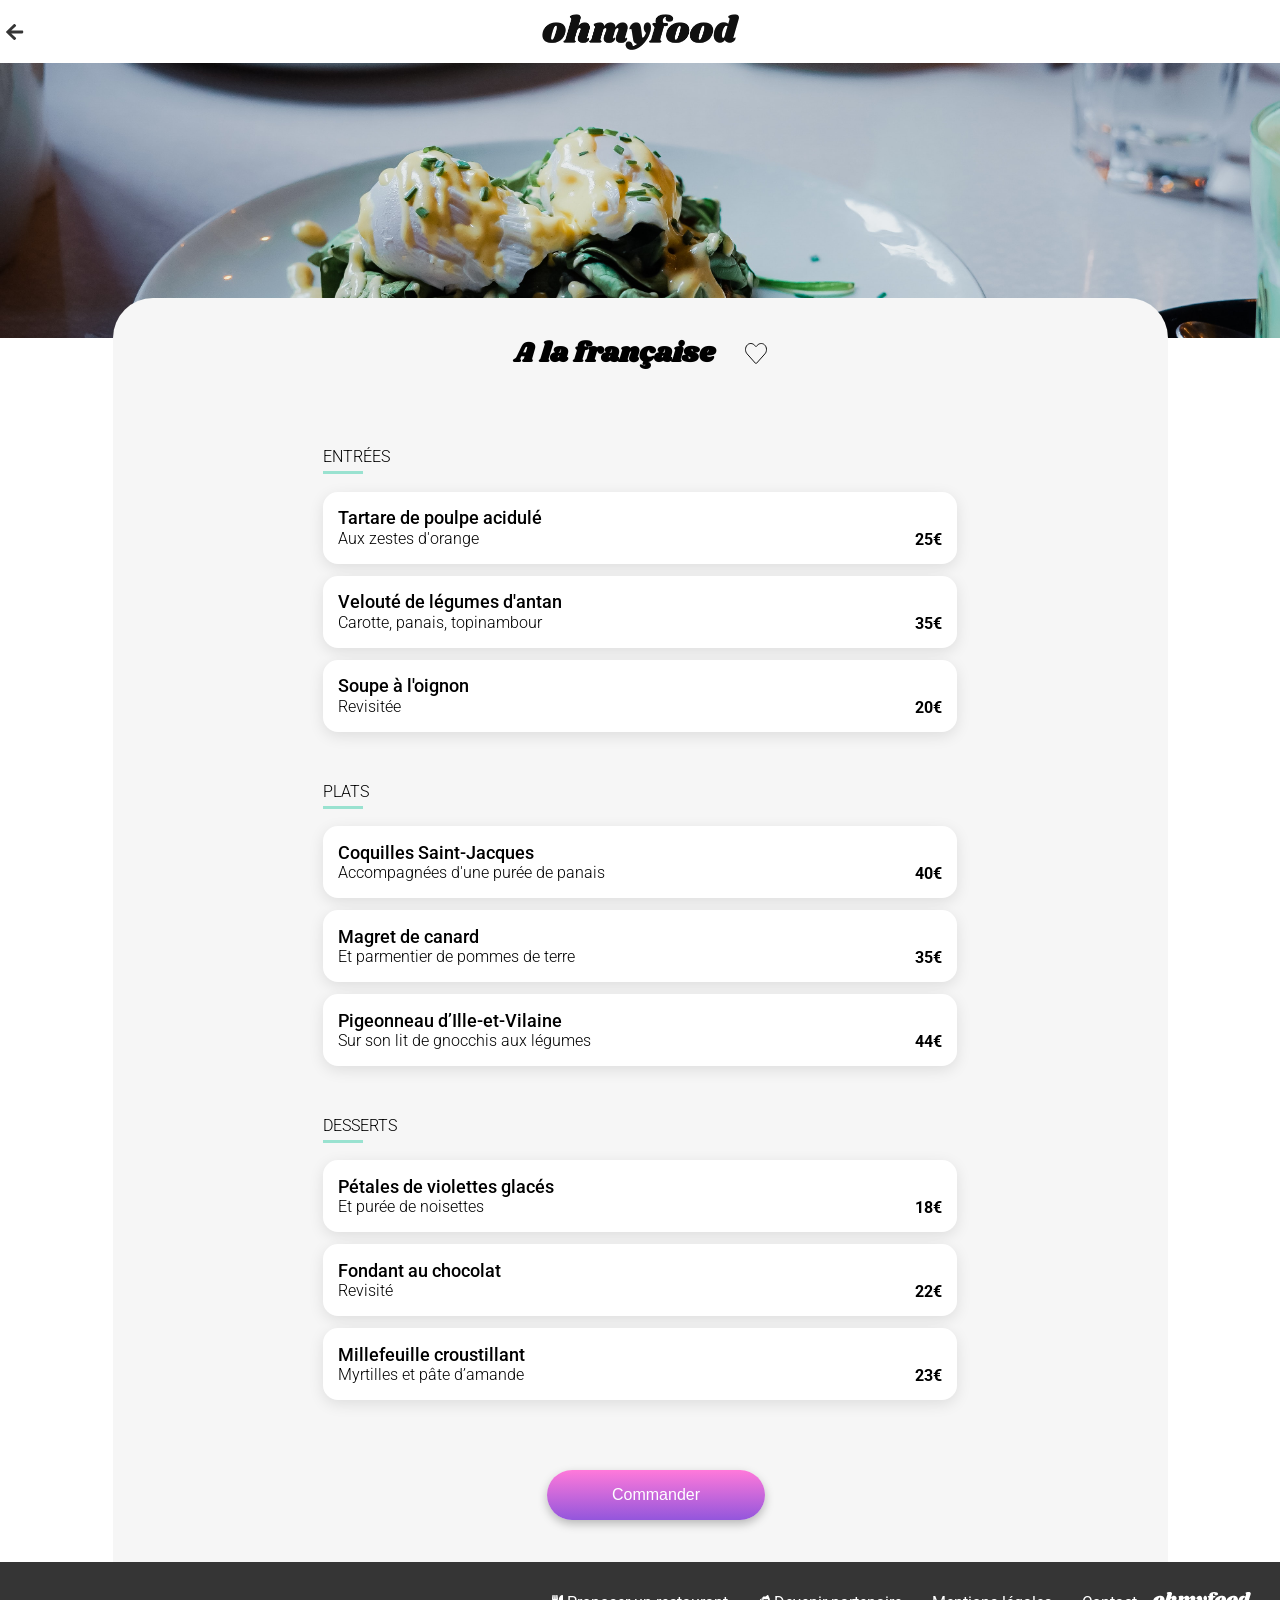
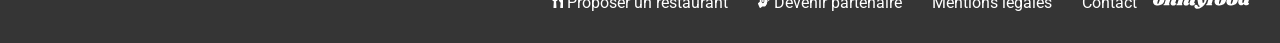
==== menu-a-la-francaise.html @ 3f79062f "3e sauvegarde" ====
<!doctype html>
<html lang="fr">

<head>
  <meta charset="UTF-8">
  <meta name="viewport" content="width=device-width, initial-scale=1.0">
  <title>Document</title>

  <link rel="stylesheet" href="SASS/main.css">
</head>

<body>
  <div class="loader">
    <div class="spinner1"></div>
    <div class="spinner2"></div>
    <div class="spinner3"></div>
  </div>
  <header>
    <div class="header-menu">
      <a href="index.html">
        <svg xmlns="http://www.w3.org/2000/svg" width="30" height="30" viewBox="0 0 30 30" fill="none">
          <path
            d="M15.8856 21.9283L15.0335 22.7417C14.6727 23.0861 14.0892 23.0861 13.7323 22.7417L6.2706 15.6229C5.9098 15.2785 5.9098 14.7215 6.2706 14.3808L13.7323 7.2583C14.0931 6.9139 14.6765 6.9139 15.0335 7.2583L15.8856 8.07167C16.2502 8.41974 16.2425 8.98763 15.8702 9.32837L11.2451 13.5345H22.2764C22.7869 13.5345 23.1976 13.9265 23.1976 14.4138V15.5862C23.1976 16.0735 22.7869 16.4655 22.2764 16.4655H11.2451L15.8702 20.6716C16.2464 21.0124 16.254 21.5803 15.8856 21.9283Z"
            fill="#353535" />
        </svg>
      </a>
      <img src="assets/logo/ohmyfood.png" alt="ohmyfood">
    </div>
  </header>

  <main>
    <div class="image-container">
      <img src="restaurants/cite_rouge.jpg" alt="">
    </div>

    <section class="menu">
      <div class="titre">
        <h1 class="titre-menu">A la française</h1>

        <div class="heart">
          <input type="checkbox" id="heart1">
          <label for="heart1">
            <svg class="heart-empty" xmlns="http://www.w3.org/2000/svg" width="22" height="21" viewBox="0 0 22 21"
              fill="none">
              <path
                d="M12.2207 2.40527C14.1599 0.222558 17.2057 -0.147219 19.3223 1.62402L19.5244 1.80176C22.0187 4.12419 22.1558 8.32368 19.9121 10.8496L11.5977 20.2148C11.2807 20.5716 10.8021 20.5941 10.4648 20.2822L10.3994 20.2148L2.08496 10.8496C-0.0847856 8.40259 -0.0235333 4.38556 2.25 2.02539L2.47656 1.80176C4.53112 -0.108075 7.5843 0.134683 9.58887 2.19922L9.78027 2.40527L10.627 3.35742L11.001 3.77734L11.374 3.35742L12.2207 2.40527Z"
                stroke="#101010" />
            </svg>
            <svg class="heart-full" xmlns="http://www.w3.org/2000/svg" width="22" height="21" viewBox="0 0 22 21"
              fill="none">
              <path
                d="M19.865 1.43593C17.5103 -0.753131 14.0083 -0.359381 11.847 2.07343L11.0005 3.02499L10.154 2.07343C7.99701 -0.359381 4.49076 -0.753131 2.13607 1.43593C-0.562363 3.94843 -0.704161 8.45781 1.71068 11.1812L10.0251 20.5469C10.5622 21.1516 11.4345 21.1516 11.9716 20.5469L20.2861 11.1812C22.7052 8.45781 22.5634 3.94843 19.865 1.43593Z"
                fill="url(#paint0_linear_335233_100)" />
              <defs>
                <linearGradient id="paint0_linear_335233_100" x1="11.0002" y1="-5.4601" x2="3.43443" y2="27.9923"
                  gradientUnits="userSpaceOnUse">
                  <stop stop-color="#9356DC" />
                  <stop offset="1" stop-color="#FF79DA" />
                </linearGradient>
              </defs>
            </svg>
          </label>
        </div>
      </div>
      <div class="entrees">
        <h2>Entrées</h2>

        <input type="checkbox" id="check1">
        <div class="entree1">
          <div class="text">
            <h3>Tartare de poulpe acidulé</h3>
            <p>Aux zestes d'orange</p>
          </div>

          <div class="prix">25€</div>

          <span class="check">
            <svg xmlns="http://www.w3.org/2000/svg" width="59" height="69" viewBox="0 0 59 69" fill="none">
              <path d="M0 0H44C52.2843 0 59 6.71573 59 15V54C59 62.2843 52.2843 69 44 69H0V0Z" fill="#99E2D0" />
              <path
                d="M39.5847 34.9656C39.5847 40.4884 35.1076 44.9656 29.5847 44.9656C24.0619 44.9656 19.5847 40.4884 19.5847 34.9656C19.5847 29.4427 24.0619 24.9656 29.5847 24.9656C35.1076 24.9656 39.5847 29.4427 39.5847 34.9656ZM28.428 40.2605L35.8474 32.8411C36.0993 32.5892 36.0993 32.1807 35.8474 31.9288L34.935 31.0164C34.6831 30.7644 34.2746 30.7644 34.0226 31.0164L27.9718 37.0671L25.1469 34.2421C24.8949 33.9902 24.4864 33.9902 24.2344 34.2421L23.3221 35.1545C23.0701 35.4065 23.0701 35.815 23.3221 36.0669L27.5156 40.2605C27.7676 40.5124 28.176 40.5124 28.428 40.2605Z"
                fill="white" />
            </svg>
          </span>
          <label for="check1" class="entree1-label">
            <span class="sr-only">Sélectionner Tartare de poulpe acidulé</span>

          </label>
        </div>

        <input type="checkbox" id="check2">
        <div class="entree2">
          <div class="text">
            <h3>Velouté de légumes d'antan</h3>
            <p>Carotte, panais, topinambour</p>
          </div>

          <div class="prix">35€</div>

          <span class="check">
            <svg xmlns="http://www.w3.org/2000/svg" width="59" height="69" viewBox="0 0 59 69" fill="none">
              <path d="M0 0H44C52.2843 0 59 6.71573 59 15V54C59 62.2843 52.2843 69 44 69H0V0Z" fill="#99E2D0" />
              <path
                d="M39.5847 34.9656C39.5847 40.4884 35.1076 44.9656 29.5847 44.9656C24.0619 44.9656 19.5847 40.4884 19.5847 34.9656C19.5847 29.4427 24.0619 24.9656 29.5847 24.9656C35.1076 24.9656 39.5847 29.4427 39.5847 34.9656ZM28.428 40.2605L35.8474 32.8411C36.0993 32.5892 36.0993 32.1807 35.8474 31.9288L34.935 31.0164C34.6831 30.7644 34.2746 30.7644 34.0226 31.0164L27.9718 37.0671L25.1469 34.2421C24.8949 33.9902 24.4864 33.9902 24.2344 34.2421L23.3221 35.1545C23.0701 35.4065 23.0701 35.815 23.3221 36.0669L27.5156 40.2605C27.7676 40.5124 28.176 40.5124 28.428 40.2605Z"
                fill="white" />
            </svg>
          </span>
          <label for="check2" class="entree2-label">
            <span class="sr-only">Sélectionner Velouté de légumes d'antan</span>

          </label>
        </div>

        <input type="checkbox" id="check3">
        <div class="entree3">
          <div class="text">
            <h3>Soupe à l'oignon</h3>
            <p>Revisitée</p>
          </div>

          <div class="prix">20€</div>

          <span class="check">
            <svg xmlns="http://www.w3.org/2000/svg" width="59" height="69" viewBox="0 0 59 69" fill="none">
              <path d="M0 0H44C52.2843 0 59 6.71573 59 15V54C59 62.2843 52.2843 69 44 69H0V0Z" fill="#99E2D0" />
              <path
                d="M39.5847 34.9656C39.5847 40.4884 35.1076 44.9656 29.5847 44.9656C24.0619 44.9656 19.5847 40.4884 19.5847 34.9656C19.5847 29.4427 24.0619 24.9656 29.5847 24.9656C35.1076 24.9656 39.5847 29.4427 39.5847 34.9656ZM28.428 40.2605L35.8474 32.8411C36.0993 32.5892 36.0993 32.1807 35.8474 31.9288L34.935 31.0164C34.6831 30.7644 34.2746 30.7644 34.0226 31.0164L27.9718 37.0671L25.1469 34.2421C24.8949 33.9902 24.4864 33.9902 24.2344 34.2421L23.3221 35.1545C23.0701 35.4065 23.0701 35.815 23.3221 36.0669L27.5156 40.2605C27.7676 40.5124 28.176 40.5124 28.428 40.2605Z"
                fill="white" />
            </svg>
          </span>
          <label for="check3" class="entree3-label">
            <span class="sr-only">Sélectionner Soupe à l'oignon</span>

          </label>
        </div>
      </div>

      <div class="plats">
        <h2>Plats</h2>

        <input type="checkbox" id="check5">
        <div class="plat1">

          <div class="text">
            <h3>Coquilles Saint-Jacques</h3>
            <p>Accompagnées d'une purée de panais</p>
          </div>
          <div class="prix">40€</div>

          <span class="check">
            <svg xmlns="http://www.w3.org/2000/svg" width="59" height="69" viewBox="0 0 59 69" fill="none">
              <path d="M0 0H44C52.2843 0 59 6.71573 59 15V54C59 62.2843 52.2843 69 44 69H0V0Z" fill="#99E2D0" />
              <path
                d="M39.5847 34.9656C39.5847 40.4884 35.1076 44.9656 29.5847 44.9656C24.0619 44.9656 19.5847 40.4884 19.5847 34.9656C19.5847 29.4427 24.0619 24.9656 29.5847 24.9656C35.1076 24.9656 39.5847 29.4427 39.5847 34.9656ZM28.428 40.2605L35.8474 32.8411C36.0993 32.5892 36.0993 32.1807 35.8474 31.9288L34.935 31.0164C34.6831 30.7644 34.2746 30.7644 34.0226 31.0164L27.9718 37.0671L25.1469 34.2421C24.8949 33.9902 24.4864 33.9902 24.2344 34.2421L23.3221 35.1545C23.0701 35.4065 23.0701 35.815 23.3221 36.0669L27.5156 40.2605C27.7676 40.5124 28.176 40.5124 28.428 40.2605Z"
                fill="white" />
            </svg>
          </span>
          <label for="check5" class="plat1-label">
            <span class="sr-only">Sélectionner Coquilles Saint-Jacques</span>

          </label>
        </div>

        <input type="checkbox" id="check6">
        <div class="plat2">

          <div class="text">
            <h3>Magret de canard</h3>
            <p>Et parmentier de pommes de terre</p>
          </div>
          <div class="prix">35€</div>

          <span class="check">
            <svg xmlns="http://www.w3.org/2000/svg" width="59" height="69" viewBox="0 0 59 69" fill="none">
              <path d="M0 0H44C52.2843 0 59 6.71573 59 15V54C59 62.2843 52.2843 69 44 69H0V0Z" fill="#99E2D0" />
              <path
                d="M39.5847 34.9656C39.5847 40.4884 35.1076 44.9656 29.5847 44.9656C24.0619 44.9656 19.5847 40.4884 19.5847 34.9656C19.5847 29.4427 24.0619 24.9656 29.5847 24.9656C35.1076 24.9656 39.5847 29.4427 39.5847 34.9656ZM28.428 40.2605L35.8474 32.8411C36.0993 32.5892 36.0993 32.1807 35.8474 31.9288L34.935 31.0164C34.6831 30.7644 34.2746 30.7644 34.0226 31.0164L27.9718 37.0671L25.1469 34.2421C24.8949 33.9902 24.4864 33.9902 24.2344 34.2421L23.3221 35.1545C23.0701 35.4065 23.0701 35.815 23.3221 36.0669L27.5156 40.2605C27.7676 40.5124 28.176 40.5124 28.428 40.2605Z"
                fill="white" />
            </svg>
          </span>
          <label for="check6" class="plat2-label">
            <span class="sr-only">Sélectionner Magret de canard</span>

          </label>
        </div>

        <input type="checkbox" id="check7">
        <div class="plat3">
          <div class="text">
            <h3>Pigeonneau d’Ille-et-Vilaine</h3>
            <p>Sur son lit de gnocchis aux légumes</p>
          </div>
          <div class="prix">44€</div>

          <span class="check">
            <svg xmlns="http://www.w3.org/2000/svg" width="59" height="69" viewBox="0 0 59 69" fill="none">
              <path d="M0 0H44C52.2843 0 59 6.71573 59 15V54C59 62.2843 52.2843 69 44 69H0V0Z" fill="#99E2D0" />
              <path
                d="M39.5847 34.9656C39.5847 40.4884 35.1076 44.9656 29.5847 44.9656C24.0619 44.9656 19.5847 40.4884 19.5847 34.9656C19.5847 29.4427 24.0619 24.9656 29.5847 24.9656C35.1076 24.9656 39.5847 29.4427 39.5847 34.9656ZM28.428 40.2605L35.8474 32.8411C36.0993 32.5892 36.0993 32.1807 35.8474 31.9288L34.935 31.0164C34.6831 30.7644 34.2746 30.7644 34.0226 31.0164L27.9718 37.0671L25.1469 34.2421C24.8949 33.9902 24.4864 33.9902 24.2344 34.2421L23.3221 35.1545C23.0701 35.4065 23.0701 35.815 23.3221 36.0669L27.5156 40.2605C27.7676 40.5124 28.176 40.5124 28.428 40.2605Z"
                fill="white" />
            </svg>
          </span>
          <label for="check7" class="plat3-label">
            <span class="sr-only">Sélectionner Pigeonneau d’Ille-et-Vilaine</span>

          </label>
        </div>
      </div>

      <div class="desserts">
        <h2>Desserts</h2>

        <input type="checkbox" id="check8">
        <div class="dessert1">

          <div class="text">
            <h3>Pétales de violettes glacés</h3>
            <p>Et purée de noisettes</p>
          </div>
          <div class="prix">18€</div>

          <span class="check">
            <svg xmlns="http://www.w3.org/2000/svg" width="59" height="69" viewBox="0 0 59 69" fill="none">
              <path d="M0 0H44C52.2843 0 59 6.71573 59 15V54C59 62.2843 52.2843 69 44 69H0V0Z" fill="#99E2D0" />
              <path
                d="M39.5847 34.9656C39.5847 40.4884 35.1076 44.9656 29.5847 44.9656C24.0619 44.9656 19.5847 40.4884 19.5847 34.9656C19.5847 29.4427 24.0619 24.9656 29.5847 24.9656C35.1076 24.9656 39.5847 29.4427 39.5847 34.9656ZM28.428 40.2605L35.8474 32.8411C36.0993 32.5892 36.0993 32.1807 35.8474 31.9288L34.935 31.0164C34.6831 30.7644 34.2746 30.7644 34.0226 31.0164L27.9718 37.0671L25.1469 34.2421C24.8949 33.9902 24.4864 33.9902 24.2344 34.2421L23.3221 35.1545C23.0701 35.4065 23.0701 35.815 23.3221 36.0669L27.5156 40.2605C27.7676 40.5124 28.176 40.5124 28.428 40.2605Z"
                fill="white" />
            </svg>
          </span>
          <label for="check8" class="dessert1-label">
            <span class="sr-only">Sélectionner Pétales de violettes glacés</span>

          </label>
        </div>

        <input type="checkbox" id="check9">
        <div class="dessert2">

          <div class="text">
            <h3>Fondant au chocolat</h3>
            <p>Revisité</p>
          </div>
          <div class="prix">22€</div>

          <span class="check">
            <svg xmlns="http://www.w3.org/2000/svg" width="59" height="69" viewBox="0 0 59 69" fill="none">
              <path d="M0 0H44C52.2843 0 59 6.71573 59 15V54C59 62.2843 52.2843 69 44 69H0V0Z" fill="#99E2D0" />
              <path
                d="M39.5847 34.9656C39.5847 40.4884 35.1076 44.9656 29.5847 44.9656C24.0619 44.9656 19.5847 40.4884 19.5847 34.9656C19.5847 29.4427 24.0619 24.9656 29.5847 24.9656C35.1076 24.9656 39.5847 29.4427 39.5847 34.9656ZM28.428 40.2605L35.8474 32.8411C36.0993 32.5892 36.0993 32.1807 35.8474 31.9288L34.935 31.0164C34.6831 30.7644 34.2746 30.7644 34.0226 31.0164L27.9718 37.0671L25.1469 34.2421C24.8949 33.9902 24.4864 33.9902 24.2344 34.2421L23.3221 35.1545C23.0701 35.4065 23.0701 35.815 23.3221 36.0669L27.5156 40.2605C27.7676 40.5124 28.176 40.5124 28.428 40.2605Z"
                fill="white" />
            </svg>
          </span>
          <label for="check9" class="dessert2-label">
            <span class="sr-only">Sélectionner Fondant au chocolat</span>

          </label>
        </div>

        <input type="checkbox" id="check10">
        <div class="dessert3">

          <div class="text">
            <h3>Millefeuille croustillant</h3>
            <p>Myrtilles et pâte d’amande</p>
          </div>
          <div class="prix">23€</div>

          <span class="check">
            <svg xmlns="http://www.w3.org/2000/svg" width="59" height="69" viewBox="0 0 59 69" fill="none">
              <path d="M0 0H44C52.2843 0 59 6.71573 59 15V54C59 62.2843 52.2843 69 44 69H0V0Z" fill="#99E2D0" />
              <path
                d="M39.5847 34.9656C39.5847 40.4884 35.1076 44.9656 29.5847 44.9656C24.0619 44.9656 19.5847 40.4884 19.5847 34.9656C19.5847 29.4427 24.0619 24.9656 29.5847 24.9656C35.1076 24.9656 39.5847 29.4427 39.5847 34.9656ZM28.428 40.2605L35.8474 32.8411C36.0993 32.5892 36.0993 32.1807 35.8474 31.9288L34.935 31.0164C34.6831 30.7644 34.2746 30.7644 34.0226 31.0164L27.9718 37.0671L25.1469 34.2421C24.8949 33.9902 24.4864 33.9902 24.2344 34.2421L23.3221 35.1545C23.0701 35.4065 23.0701 35.815 23.3221 36.0669L27.5156 40.2605C27.7676 40.5124 28.176 40.5124 28.428 40.2605Z"
                fill="white" />
            </svg>
          </span>
          <label for="check10" class="dessert3-label">
            <span class="sr-only">Sélectionner Millefeuille croustillant</span>

          </label>
        </div>
      </div>

      <div class="section-bouton">
        <button>Commander</button>
      </div>
    </section>
  </main>
  <footer>
    <div class="footer-container">
      <div>
        <svg xmlns="http://www.w3.org/2000/svg" width="98" height="17" viewBox="0 0 98 17" fill="none">
          <path
            d="M6.78595 3.78C8.41795 3.78 9.61795 4.11 10.3859 4.77C11.1659 5.43 11.5559 6.294 11.5559 7.362C11.5559 7.722 11.5079 8.124 11.4119 8.568C11.1839 9.552 10.7579 10.416 10.1339 11.16C9.50995 11.892 8.74195 12.462 7.82995 12.87C6.92995 13.266 5.95195 13.464 4.89595 13.464C3.22795 13.464 1.99195 13.134 1.18795 12.474C0.395946 11.802 -5.36982e-05 10.914 -5.36982e-05 9.81C-5.36982e-05 9.438 0.0479463 9.024 0.143946 8.568C0.371946 7.632 0.803946 6.804 1.43995 6.084C2.08795 5.352 2.87395 4.788 3.79795 4.392C4.73395 3.984 5.72995 3.78 6.78595 3.78ZM6.73195 5.382C6.47995 5.382 6.20995 5.61 5.92195 6.066C5.64595 6.51 5.31595 7.356 4.93195 8.604C4.54795 9.852 4.35595 10.728 4.35595 11.232C4.35595 11.496 4.39795 11.676 4.48195 11.772C4.56595 11.856 4.67995 11.898 4.82395 11.898C5.07595 11.922 5.33395 11.706 5.59795 11.25C5.87395 10.794 6.21595 9.906 6.62395 8.586C6.99595 7.422 7.18195 6.576 7.18195 6.048C7.18195 5.796 7.13995 5.622 7.05595 5.526C6.98395 5.43 6.87595 5.382 6.73195 5.382ZM22.3149 10.818C22.2909 10.866 22.2789 10.938 22.2789 11.034C22.2789 11.118 22.2969 11.184 22.3329 11.232C22.3809 11.28 22.4409 11.304 22.5129 11.304C22.6569 11.304 22.7769 11.244 22.8729 11.124C22.9809 10.992 23.0529 10.926 23.0889 10.926C23.1489 10.926 23.1969 10.968 23.2329 11.052C23.2689 11.124 23.2869 11.214 23.2869 11.322C23.2989 11.67 23.1849 12.012 22.9449 12.348C22.7049 12.672 22.3509 12.942 21.8829 13.158C21.4269 13.362 20.8749 13.464 20.2269 13.464C19.4349 13.464 18.8049 13.284 18.3369 12.924C17.8689 12.552 17.6289 12.06 17.6169 11.448C17.6169 11.004 17.7249 10.506 17.9409 9.954L18.9309 7.362C18.9909 7.206 19.0209 7.08 19.0209 6.984C19.0209 6.828 18.9669 6.708 18.8589 6.624C18.7629 6.528 18.6429 6.48 18.4989 6.48C18.2709 6.48 18.0369 6.588 17.7969 6.804C17.5689 7.008 17.3829 7.344 17.2389 7.812V7.776L16.1049 11.43C16.0689 11.574 16.0509 11.7 16.0509 11.808C16.0509 11.964 16.0809 12.09 16.1409 12.186C16.2009 12.27 16.2849 12.354 16.3929 12.438C16.4769 12.522 16.5369 12.594 16.5729 12.654C16.6089 12.702 16.6149 12.768 16.5909 12.852C16.5309 13.008 16.4109 13.122 16.2309 13.194C16.0509 13.266 15.7749 13.302 15.4029 13.302H11.2989C10.9869 13.302 10.7589 13.254 10.6149 13.158C10.4709 13.05 10.4229 12.912 10.4709 12.744C10.5189 12.6 10.6449 12.474 10.8489 12.366C11.0289 12.27 11.1789 12.156 11.2989 12.024C11.4189 11.892 11.5209 11.682 11.6049 11.394L14.3409 2.412C14.3769 2.304 14.3949 2.214 14.3949 2.142C14.3949 2.01 14.3589 1.902 14.2869 1.818C14.2269 1.734 14.1429 1.65 14.0349 1.566C13.9149 1.47 13.8249 1.386 13.7649 1.314C13.7169 1.242 13.7109 1.146 13.7469 1.026C13.8189 0.750001 14.1969 0.510001 14.8809 0.306001C15.5649 0.102001 16.2789 1.54972e-06 17.0229 1.54972e-06C17.7189 1.54972e-06 18.2289 0.132002 18.5529 0.396002C18.8889 0.660001 19.0569 1.02 19.0569 1.476C19.0569 1.74 19.0149 1.998 18.9309 2.25L17.9589 5.418C18.4269 4.806 18.9189 4.38 19.4349 4.14C19.9629 3.9 20.5329 3.78 21.1449 3.78C21.8769 3.78 22.4649 4.002 22.9089 4.446C23.3649 4.89 23.5929 5.466 23.5929 6.174C23.5929 6.546 23.5329 6.912 23.4129 7.272L22.3149 10.818ZM41.1782 10.818C41.1542 10.866 41.1422 10.938 41.1422 11.034C41.1422 11.118 41.1602 11.184 41.1962 11.232C41.2442 11.28 41.3042 11.304 41.3762 11.304C41.5202 11.304 41.6402 11.244 41.7362 11.124C41.8442 10.992 41.9162 10.926 41.9522 10.926C42.0122 10.926 42.0602 10.968 42.0962 11.052C42.1322 11.124 42.1502 11.214 42.1502 11.322C42.1622 11.67 42.0482 12.012 41.8082 12.348C41.5682 12.672 41.2142 12.942 40.7462 13.158C40.2902 13.362 39.7382 13.464 39.0902 13.464C38.2982 13.464 37.6682 13.284 37.2002 12.924C36.7322 12.552 36.4922 12.06 36.4802 11.448C36.4802 11.004 36.5882 10.506 36.8042 9.954L37.7942 7.362C37.8542 7.206 37.8842 7.08 37.8842 6.984C37.8842 6.828 37.8302 6.708 37.7222 6.624C37.6262 6.528 37.5062 6.48 37.3622 6.48C37.1582 6.48 36.9482 6.57 36.7322 6.75C36.5162 6.93 36.3242 7.212 36.1562 7.596L35.1662 10.818C35.1422 10.866 35.1302 10.938 35.1302 11.034C35.1302 11.118 35.1482 11.184 35.1842 11.232C35.2322 11.28 35.2922 11.304 35.3642 11.304C35.5082 11.304 35.6282 11.244 35.7242 11.124C35.8322 10.992 35.9042 10.926 35.9402 10.926C36.0002 10.926 36.0482 10.968 36.0842 11.052C36.1202 11.124 36.1382 11.214 36.1382 11.322C36.1502 11.67 36.0362 12.012 35.7962 12.348C35.5562 12.672 35.2022 12.942 34.7342 13.158C34.2782 13.362 33.7262 13.464 33.0782 13.464C32.2862 13.464 31.6562 13.284 31.1882 12.924C30.7202 12.552 30.4802 12.06 30.4682 11.448C30.4682 11.004 30.5762 10.506 30.7922 9.954L31.7822 7.362C31.8422 7.206 31.8722 7.08 31.8722 6.984C31.8722 6.828 31.8182 6.708 31.7102 6.624C31.6142 6.528 31.4942 6.48 31.3502 6.48C31.1462 6.48 30.9362 6.57 30.7202 6.75C30.5042 6.918 30.3242 7.194 30.1802 7.578L28.9922 11.43C28.9442 11.562 28.9202 11.688 28.9202 11.808C28.9202 11.952 28.9502 12.072 29.0102 12.168C29.0702 12.252 29.1542 12.342 29.2622 12.438C29.3462 12.51 29.4062 12.576 29.4422 12.636C29.4782 12.696 29.4842 12.768 29.4602 12.852C29.4122 13.008 29.2982 13.122 29.1182 13.194C28.9382 13.266 28.6562 13.302 28.2722 13.302H24.1682C23.8562 13.302 23.6342 13.254 23.5022 13.158C23.3582 13.05 23.3042 12.912 23.3402 12.744C23.3882 12.6 23.5142 12.474 23.7182 12.366C23.8982 12.27 24.0482 12.156 24.1682 12.024C24.2882 11.892 24.3902 11.682 24.4742 11.394L26.0762 6.192C26.1002 6.132 26.1122 6.048 26.1122 5.94C26.1122 5.808 26.0822 5.706 26.0222 5.634C25.9742 5.562 25.8902 5.472 25.7702 5.364C25.6502 5.268 25.5662 5.184 25.5182 5.112C25.4702 5.04 25.4642 4.944 25.5002 4.824C25.5722 4.548 25.9502 4.308 26.6342 4.104C27.3182 3.888 28.0322 3.78 28.7762 3.78C29.3642 3.78 29.8262 3.942 30.1622 4.266C30.5102 4.59 30.6782 5.034 30.6662 5.598C31.1582 4.914 31.6742 4.44 32.2142 4.176C32.7662 3.912 33.3602 3.78 33.9962 3.78C34.6922 3.78 35.2562 3.984 35.6882 4.392C36.1322 4.788 36.3782 5.31 36.4262 5.958C36.9422 5.142 37.4942 4.578 38.0822 4.266C38.6702 3.942 39.3122 3.78 40.0082 3.78C40.7402 3.78 41.3282 4.002 41.7722 4.446C42.2282 4.89 42.4562 5.466 42.4562 6.174C42.4562 6.546 42.3962 6.912 42.2762 7.272L41.1782 10.818ZM52.2857 3.78C52.8137 3.78 53.2337 3.996 53.5457 4.428C53.8697 4.848 54.0317 5.424 54.0317 6.156C54.0317 6.792 53.9177 7.476 53.6897 8.208C53.2457 9.684 52.5317 11.076 51.5477 12.384C50.5757 13.692 49.4537 14.742 48.1817 15.534C46.9217 16.326 45.6617 16.722 44.4017 16.722C43.7777 16.722 43.2377 16.614 42.7817 16.398C42.3377 16.182 42.0017 15.894 41.7737 15.534C41.5337 15.174 41.4137 14.79 41.4137 14.382C41.4137 14.202 41.4437 14.004 41.5037 13.788C41.6117 13.452 41.7917 13.194 42.0437 13.014C42.2957 12.834 42.5957 12.744 42.9437 12.744C43.4957 12.744 43.9457 12.93 44.2937 13.302C44.6537 13.686 44.8817 14.208 44.9777 14.868C45.7457 14.832 46.4537 14.502 47.1017 13.878C46.4897 13.77 46.0337 13.566 45.7337 13.266C45.4457 12.954 45.2477 12.474 45.1397 11.826L44.4197 7.416C44.3837 7.188 44.3297 7.032 44.2577 6.948C44.1977 6.852 44.1137 6.804 44.0057 6.804C43.9217 6.804 43.8197 6.846 43.6997 6.93C43.5917 7.014 43.5137 7.056 43.4657 7.056C43.3697 7.056 43.3217 6.954 43.3217 6.75C43.3217 6.582 43.3517 6.402 43.4117 6.21C43.6277 5.526 44.0297 4.95 44.6177 4.482C45.2057 4.002 45.8897 3.762 46.6697 3.762C47.4377 3.762 48.0017 3.99 48.3617 4.446C48.7337 4.902 48.9737 5.604 49.0817 6.552L49.6217 10.512C49.6577 10.812 49.7657 10.962 49.9457 10.962C50.1617 10.962 50.4137 10.77 50.7017 10.386C50.9897 9.99 51.2717 9.432 51.5477 8.712C51.1877 8.388 50.9117 8.016 50.7197 7.596C50.5277 7.176 50.4317 6.726 50.4317 6.246C50.4317 5.874 50.4797 5.538 50.5757 5.238C50.7197 4.758 50.9417 4.398 51.2417 4.158C51.5537 3.906 51.9017 3.78 52.2857 3.78ZM61.2518 1.54972e-06C62.5358 1.54972e-06 63.4958 0.198002 64.1318 0.594001C64.7798 0.978001 65.1038 1.452 65.1038 2.016C65.1038 2.472 64.9118 2.826 64.5278 3.078C64.1558 3.318 63.6638 3.438 63.0518 3.438C62.4878 3.438 62.0498 3.3 61.7378 3.024C61.4258 2.748 61.2698 2.406 61.2698 1.998C61.2698 1.746 61.3478 1.482 61.5038 1.206C61.1438 1.206 60.8438 1.296 60.6038 1.476C60.3638 1.644 60.1778 1.938 60.0458 2.358C59.9738 2.622 59.9378 2.868 59.9378 3.096C59.9378 3.384 59.9858 3.612 60.0818 3.78C60.1898 3.936 60.3398 4.014 60.5318 4.014H61.5938C62.2178 4.014 62.5298 4.206 62.5298 4.59C62.5298 4.638 62.5178 4.71 62.4938 4.806C62.4218 5.07 62.2718 5.268 62.0438 5.4C61.8278 5.532 61.4978 5.598 61.0538 5.598H60.5138L58.7318 11.43C58.6958 11.574 58.6778 11.7 58.6778 11.808C58.6778 11.964 58.7078 12.09 58.7678 12.186C58.8278 12.27 58.9118 12.354 59.0198 12.438C59.1038 12.522 59.1638 12.594 59.1998 12.654C59.2358 12.702 59.2418 12.768 59.2178 12.852C59.1578 13.008 59.0378 13.122 58.8578 13.194C58.6778 13.266 58.4018 13.302 58.0298 13.302H53.9258C53.6138 13.302 53.3858 13.254 53.2418 13.158C53.0978 13.05 53.0498 12.912 53.0978 12.744C53.1458 12.6 53.2718 12.474 53.4758 12.366C53.6558 12.27 53.8058 12.156 53.9258 12.024C54.0458 11.892 54.1478 11.682 54.2318 11.394L55.6358 6.786C55.6958 6.606 55.7258 6.42 55.7258 6.228C55.7258 5.988 55.6718 5.802 55.5638 5.67C55.4678 5.526 55.3178 5.37 55.1138 5.202C54.9818 5.094 54.8798 5.004 54.8078 4.932C54.7478 4.848 54.7178 4.752 54.7178 4.644C54.7058 4.416 54.7838 4.254 54.9518 4.158C55.1318 4.062 55.4678 4.014 55.9598 4.014H56.4098C56.3258 3.714 56.2838 3.414 56.2838 3.114C56.2838 2.814 56.3378 2.502 56.4458 2.178C56.6738 1.566 57.1598 1.05 57.9038 0.630001C58.6598 0.210001 59.7758 1.54972e-06 61.2518 1.54972e-06ZM68.3621 3.78C69.9941 3.78 71.1941 4.11 71.9621 4.77C72.7421 5.43 73.1321 6.294 73.1321 7.362C73.1321 7.722 73.0841 8.124 72.9881 8.568C72.7601 9.552 72.3341 10.416 71.7101 11.16C71.0861 11.892 70.3181 12.462 69.4061 12.87C68.5061 13.266 67.5281 13.464 66.4721 13.464C64.8041 13.464 63.5681 13.134 62.7641 12.474C61.9721 11.802 61.5761 10.914 61.5761 9.81C61.5761 9.438 61.6241 9.024 61.7201 8.568C61.9481 7.632 62.3801 6.804 63.0161 6.084C63.6641 5.352 64.4501 4.788 65.3741 4.392C66.3101 3.984 67.3061 3.78 68.3621 3.78ZM68.3081 5.382C68.0561 5.382 67.7861 5.61 67.4981 6.066C67.2221 6.51 66.8921 7.356 66.5081 8.604C66.1241 9.852 65.9321 10.728 65.9321 11.232C65.9321 11.496 65.9741 11.676 66.0581 11.772C66.1421 11.856 66.2561 11.898 66.4001 11.898C66.6521 11.922 66.9101 11.706 67.1741 11.25C67.4501 10.794 67.7921 9.906 68.2001 8.586C68.5721 7.422 68.7581 6.576 68.7581 6.048C68.7581 5.796 68.7161 5.622 68.6321 5.526C68.5601 5.43 68.4521 5.382 68.3081 5.382ZM80.1746 3.78C81.8066 3.78 83.0066 4.11 83.7746 4.77C84.5546 5.43 84.9446 6.294 84.9446 7.362C84.9446 7.722 84.8966 8.124 84.8006 8.568C84.5726 9.552 84.1466 10.416 83.5226 11.16C82.8986 11.892 82.1306 12.462 81.2186 12.87C80.3186 13.266 79.3406 13.464 78.2846 13.464C76.6166 13.464 75.3806 13.134 74.5766 12.474C73.7846 11.802 73.3886 10.914 73.3886 9.81C73.3886 9.438 73.4366 9.024 73.5326 8.568C73.7606 7.632 74.1926 6.804 74.8286 6.084C75.4766 5.352 76.2626 4.788 77.1866 4.392C78.1226 3.984 79.1186 3.78 80.1746 3.78ZM80.1206 5.382C79.8686 5.382 79.5986 5.61 79.3106 6.066C79.0346 6.51 78.7046 7.356 78.3206 8.604C77.9366 9.852 77.7446 10.728 77.7446 11.232C77.7446 11.496 77.7866 11.676 77.8706 11.772C77.9546 11.856 78.0686 11.898 78.2126 11.898C78.4646 11.922 78.7226 11.706 78.9866 11.25C79.2626 10.794 79.6046 9.906 80.0126 8.586C80.3846 7.422 80.5706 6.576 80.5706 6.048C80.5706 5.796 80.5286 5.622 80.4446 5.526C80.3726 5.43 80.2646 5.382 80.1206 5.382ZM95.0831 10.71C95.0591 10.806 95.0471 10.872 95.0471 10.908C95.0471 10.992 95.0711 11.058 95.1191 11.106C95.1671 11.154 95.2271 11.178 95.2991 11.178C95.4431 11.178 95.5631 11.118 95.6591 10.998C95.7671 10.866 95.8391 10.8 95.8751 10.8C95.9351 10.8 95.9831 10.842 96.0191 10.926C96.0551 11.01 96.0731 11.106 96.0731 11.214C96.0851 11.538 95.9591 11.868 95.6951 12.204C95.4431 12.54 95.1011 12.816 94.6691 13.032C94.2371 13.248 93.7691 13.356 93.2651 13.356C92.6651 13.356 92.1431 13.242 91.6991 13.014C91.2551 12.786 90.9491 12.486 90.7811 12.114C90.4571 12.534 90.0851 12.846 89.6651 13.05C89.2451 13.254 88.8011 13.356 88.3331 13.356C87.7811 13.356 87.2651 13.218 86.7851 12.942C86.3171 12.666 85.9391 12.276 85.6511 11.772C85.3751 11.256 85.2371 10.674 85.2371 10.026C85.2371 8.934 85.4411 7.908 85.8491 6.948C86.2691 5.976 86.8511 5.196 87.5951 4.608C88.3391 4.008 89.1851 3.708 90.1331 3.708C90.6491 3.708 91.0871 3.768 91.4471 3.888C91.8191 4.008 92.1551 4.188 92.4551 4.428L93.0671 2.412C93.1031 2.304 93.1211 2.214 93.1211 2.142C93.1211 2.01 93.0851 1.902 93.0131 1.818C92.9531 1.734 92.8691 1.65 92.7611 1.566C92.6411 1.47 92.5511 1.386 92.4911 1.314C92.4431 1.242 92.4371 1.146 92.4731 1.026C92.5451 0.750001 92.9231 0.510001 93.6071 0.306001C94.2911 0.102001 95.0051 1.54972e-06 95.7491 1.54972e-06C96.4451 1.54972e-06 96.9551 0.132002 97.2791 0.396002C97.6151 0.660001 97.7831 1.02 97.7831 1.476C97.7831 1.74 97.7411 1.998 97.6571 2.25L95.0831 10.71ZM92.0771 5.652C91.8851 5.484 91.6751 5.4 91.4471 5.4C91.0991 5.4 90.7571 5.658 90.4211 6.174C90.0851 6.69 89.8151 7.314 89.6111 8.046C89.4071 8.778 89.3111 9.438 89.3231 10.026C89.3231 10.686 89.5391 11.016 89.9711 11.016C90.1271 11.016 90.2591 10.956 90.3671 10.836C90.4751 10.704 90.5771 10.494 90.6731 10.206L92.0771 5.652Z"
            fill="white" />
        </svg>
      </div>
      <nav>
        <ul>
          <li>
            <span><svg xmlns="http://www.w3.org/2000/svg" width="11" height="13" viewBox="0 0 11 13" fill="none">
                <path
                  d="M5.49736 0.385973C5.51851 0.505308 5.92308 2.78538 5.92308 3.65628C5.92308 4.9842 5.18798 5.93127 4.1012 6.31213L4.44231 12.3576C4.46082 12.7055 4.1726 13 3.80769 13H2.11538C1.75313 13 1.46226 12.708 1.48077 12.3576L1.82188 6.31213C0.732452 5.93127 0 4.98166 0 3.65628C0 2.78284 0.404567 0.505308 0.425721 0.385973C0.510337 -0.129456 1.62356 -0.137073 1.69231 0.413902V3.99905C1.72668 4.08538 2.09159 4.0803 2.11538 3.99905C2.1524 3.35667 2.32428 0.464683 2.32692 0.398668C2.41418 -0.129456 3.50889 -0.129456 3.59351 0.398668C3.5988 0.467223 3.76803 3.35667 3.80505 3.99905C3.82885 4.0803 4.19639 4.08538 4.22813 3.99905V0.413902C4.29688 -0.134534 5.41274 -0.129456 5.49736 0.385973ZM8.64928 7.64005L8.25264 12.3398C8.22091 12.6953 8.51442 13 8.88462 13H10.3654C10.7171 13 11 12.7283 11 12.3906V0.60941C11 0.274254 10.7171 3.62896e-05 10.3654 3.62896e-05C8.18389 3.62896e-05 4.51106 4.53225 8.64928 7.64005Z"
                  fill="white" />
              </svg>
              <a href="#">Proposer un restaurant</a></span>
          </li>

          <li>
            <span><svg xmlns="http://www.w3.org/2000/svg" width="12" height="13" viewBox="0 0 12 13" fill="none">
                <path
                  d="M9.08765 4.87486H6.2572V6.29686C6.2572 7.30495 5.65573 8.12514 4.91646 8.12514C4.1772 8.12514 3.57573 7.30495 3.57573 6.29686V3.2091L2.3672 4.19941C2.00781 4.49143 1.78808 5.02214 1.78808 5.59094V6.79202L0.298367 7.96516C0.0134597 8.18862 -0.0852336 8.68632 0.0804966 9.07483L1.57021 12.5943C1.73407 12.9828 2.09905 13.1148 2.38396 12.8914L4.30941 11.3754H6.85309C7.51042 11.3754 8.04485 10.6466 8.04485 9.75027H8.3428C8.67239 9.75027 8.93868 9.38716 8.93868 8.93771V7.31257H9.08765C9.33531 7.31257 9.53456 7.04087 9.53456 6.70314V5.48429C9.53456 5.14656 9.33531 4.87486 9.08765 4.87486ZM11.838 3.92517L10.3483 0.405735C10.1844 0.0172256 9.81947 -0.114817 9.53456 0.10864L7.60911 1.62459H5.70601C5.48255 1.62459 5.26468 1.71092 5.07475 1.8709L4.45093 2.40161C4.27589 2.54888 4.17161 2.81043 4.17161 3.08975V6.29686C4.17161 6.85804 4.50493 7.31257 4.91646 7.31257C5.328 7.31257 5.66132 6.85804 5.66132 6.29686V4.06229H9.08765C9.66305 4.06229 10.1304 4.69965 10.1304 5.48429V6.20798L11.6202 5.03484C11.9051 4.80884 12.0019 4.31368 11.838 3.92517Z"
                  fill="white" />
              </svg>
              <a href="#">Devenir partenaire</a></span>
          </li>

          <li><a href="#">Mentions légales</a></li>
          <li><a href="mailto:exemple@email.com">Contact</a></li>
        </ul>
      </nav>
    </div>
  </footer>
</body>

</html>
---- SASS/main.css ----
@charset "UTF-8";
@import url("https://fonts.googleapis.com/css2?family=Shrikhand&family=Roboto:wght@300;400;700&display=swap");
* {
  box-sizing: border-box;
}

body {
  min-height: 100vh;
  width: 100%;
  margin: 0;
  display: flex;
  flex-direction: column;
  font-family: "Roboto", sans-serif;
}

h1 {
  font-family: "Shrikhand", cursive;
  font-weight: 700;
}

@keyframes slide {
  from {
    opacity: 0;
    transform: translateX(-400px);
  }
  to {
    opacity: 1;
    transform: translateX(0);
  }
}
.entrees {
  opacity: 0;
  animation: slide 1s ease-out 2s both;
}

.plats {
  opacity: 0;
  animation: slide 1s ease-out 2.3s both;
}

.desserts {
  opacity: 0;
  animation: slide 1s ease-out 2.6s both;
}

form {
  display: flex;
  justify-content: center;
  align-items: center;
  width: 100%;
  height: 50px;
  gap: 17px;
  background-color: #eaeaea;
  box-shadow: 0 4px 4px 0 rgba(0, 0, 0, 0.2509803922);
}

form input {
  border: none;
  background-color: #eaeaea;
}

form input::-moz-placeholder {
  font-weight: bold;
}

form input::placeholder {
  font-weight: bold;
}

.section1 {
  display: flex;
  flex-direction: column;
  align-items: center;
  justify-content: center;
  width: 100%;
  padding: 20px;
  background-color: #f3f3f3;
}

.section1 h1 {
  font-size: clamp(24px, 4vw, 40px);
  font-family: "Roboto", sans-serif;
  font-weight: 700;
}

.section1 p {
  font-weight: 400;
}

.num-2 {
  display: flex;
  justify-content: center;
  padding-top: 50px;
  padding-bottom: 50px;
}

.fonctionnement {
  display: flex;
  flex-direction: column;
  align-items: center;
  width: 100%;
  max-width: 1200px;
}

.fonctionnement h2 {
  width: 100%;
  max-width: 1200px;
  padding: 0 20px;
  margin: 0 0 20px;
}

.options {
  display: flex;
  flex-direction: column;
  align-items: center;
  width: 100%;
  box-sizing: border-box;
  padding: 0 20px 0 33px;
  margin: 0;
  gap: 20px;
}

.option {
  position: relative;
  display: flex;
  justify-content: space-evenly;
  align-items: center;
  width: 100%;
  max-width: 322.49px;
  min-width: 0;
  height: 72.38px;
  background-color: #f6f6f6;
  box-shadow: 0 4px 15px 0 rgba(0, 0, 0, 0.1490196078);
  border-radius: 20px;
}

.option .notif {
  position: absolute;
  left: -13px;
  top: 50%;
  transform: translateY(-50%);
}

@media (min-width: 768px) and (max-width: 1023px) {
  .options {
    flex-direction: row;
    justify-content: center;
    align-items: center;
    gap: 20px;
    padding: 0 20px 0 33px;
    box-sizing: border-box;
  }
  .option {
    flex: 1 1 0;
    width: auto;
    max-width: 335px;
    min-width: 0;
  }
}
@media (min-width: 1024px) {
  .num-1 {
    width: 100%;
  }
  .num-2 {
    width: 100%;
  }
  .fonctionnement {
    width: 100%;
    max-width: 1200px;
  }
  .fonctionnement h2 {
    width: 100%;
    margin: 0 0 20px;
  }
  .options {
    flex-direction: row;
    gap: 20px;
  }
  .option {
    width: 335px;
    max-width: 335px;
  }
}
.num-3 {
  display: flex;
  flex-direction: column;
  align-items: center;
  width: 100%;
  margin: 0 auto;
  padding-top: 50px;
  padding-bottom: 40px;
  background-color: #f3f3f3;
}

.num-3 h2 {
  width: 100%;
  max-width: 1200px;
  padding: 0 20px;
  margin: 0 0 30px;
}

.carte-restaurants {
  display: grid;
  grid-template-columns: 1fr;
  width: 100%;
  max-width: 1200px;
  padding: 0 20px;
  gap: 30px;
}

.carte-restaurants a {
  text-decoration: none;
}

.carte {
  position: relative;
  display: flex;
  flex-direction: column;
  width: 100%;
  border-radius: 15px;
  overflow: hidden;
}

.carte .image-container {
  position: relative;
}

.carte .image-container img {
  display: block;
  width: 100%;
}

.nouveau {
  position: absolute;
  top: 10px;
  right: 10px;
  z-index: 1;
}

.carte-infos {
  display: flex;
  justify-content: space-between;
  align-items: center;
  padding: 15px;
  background-color: #fff;
}

.carte-infos .heart {
  position: relative;
  top: -5px;
}

.carte-texte {
  margin-top: 0;
  color: #000;
}

.carte-texte h3 {
  margin-bottom: 5px;
}

.carte-texte p {
  margin: 0;
  font-weight: normal;
}

@media (min-width: 768px) and (max-width: 1023px) {
  .carte-restaurants {
    grid-template-columns: repeat(2, 1fr);
    -moz-column-gap: 30px;
         column-gap: 30px;
    row-gap: 50px;
  }
  .carte-restaurants > a {
    height: 100%;
  }
  .carte {
    width: 100%;
    height: 100%;
  }
}
@media (min-width: 1024px) {
  .num-3 {
    padding: 50px 0;
  }
  .num-3 h2 {
    width: 100%;
    max-width: 1200px;
    padding: 0 20px;
    margin: 0 0 30px;
  }
  .carte-restaurants {
    grid-template-columns: repeat(2, 1fr);
    -moz-column-gap: 30px;
         column-gap: 30px;
    row-gap: 50px;
  }
  .carte {
    width: 100%;
  }
}
main .image-container {
  width: 100%;
  height: 275px;
  overflow: hidden;
  position: relative;
}

main .image-container img {
  width: 100%;
  height: 100%;
  display: block;
  -o-object-fit: cover;
     object-fit: cover;
  -o-object-position: center;
     object-position: center;
}

.entrees,
.plats,
.desserts {
  display: flex;
  flex-direction: column;
  gap: 12px;
  font-family: "Roboto", sans-serif;
}

.entrees h2,
.plats h2,
.desserts h2 {
  margin-top: 50px;
}

.desserts {
  margin-bottom: 40px;
}

.menu {
  position: relative;
  display: flex;
  flex-direction: column;
  margin-top: -40px;
  padding: 12px;
  background-color: #f6f6f6;
  border-radius: 40px 40px 0 0;
}

.menu .titre-menu {
  font-size: 28px;
}

.entrees h2,
.plats h2,
.desserts h2 {
  position: relative;
  display: inline-block;
  font-family: "Roboto", sans-serif;
  font-size: 16px;
  font-weight: 300;
  text-transform: uppercase;
}

.entrees h2::after,
.plats h2::after,
.desserts h2::after {
  content: "";
  position: absolute;
  left: 0;
  bottom: -8px;
  width: 40px;
  height: 3px;
  background-color: #99e2d0;
}

.menu .text h3 {
  font-family: "Roboto", sans-serif;
  font-size: 18px;
  font-weight: 500;
  text-transform: none;
}

.titre {
  display: flex;
  justify-content: center;
  align-items: center;
  gap: 30px;
}

@media (min-width: 768px) and (max-width: 1023px) {
  main .image-container {
    width: 100%;
    height: 383px;
    overflow: hidden;
    position: relative;
  }
  main .image-container img {
    width: 100%;
    height: 100%;
    display: block;
    -o-object-fit: cover;
       object-fit: cover;
    -o-object-position: center;
       object-position: center;
  }
}
@media (min-width: 1024px) {
  main .image-container {
    width: 100%;
    max-height: 383px;
    overflow: hidden;
    position: relative;
  }
  main .image-container img {
    width: 100%;
    height: auto;
    display: block;
    position: relative;
    top: 50%;
    transform: translateY(-50%);
  }
  .menu {
    position: relative;
    z-index: 2;
    display: flex;
    justify-content: center;
    align-items: center;
    width: 1055px;
    margin: -40px auto 0;
  }
  .entrees,
  .plats,
  .desserts {
    width: 634px;
  }
}
.entree1,
.entree2,
.entree3,
.entree4,
.plat1,
.plat2,
.plat3,
.dessert1,
.dessert2,
.dessert3 {
  position: relative;
  display: flex;
  justify-content: space-between;
  align-items: stretch;
  width: 100%;
  height: 72px;
  padding-left: 15px;
  padding-right: 0;
  background-color: #fff;
  border-radius: 15.04px;
  overflow: hidden;
  box-shadow: 0 4px 15px 0 rgba(0, 0, 0, 0.1019607843);
}

.entree1-label,
.entree2-label,
.entree3-label,
.entree4-label,
.plat1-label,
.plat2-label,
.plat3-label,
.dessert1-label,
.dessert2-label,
.dessert3-label {
  position: absolute;
  inset: 0;
  z-index: 3;
  cursor: pointer;
}

.entree1 .check,
.entree2 .check,
.entree3 .check,
.entree4 .check,
.plat1 .check,
.plat2 .check,
.plat3 .check,
.dessert1 .check,
.dessert2 .check,
.dessert3 .check {
  z-index: 4;
  pointer-events: none;
}

.sr-only {
  position: absolute;
  width: 1px;
  height: 1px;
  padding: 0;
  margin: -1px;
  overflow: hidden;
  clip: rect(0, 0, 0, 0);
  white-space: nowrap;
  border: 0;
}

.entree1 .text,
.entree2 .text,
.entree3 .text,
.entree4 .text,
.plat1 .text,
.plat2 .text,
.plat3 .text,
.dessert1 .text,
.dessert2 .text,
.dessert3 .text {
  flex: 1;
  display: flex;
  flex-direction: column;
  justify-content: center;
  min-width: 0;
}

.entree1 .text h3,
.entree1 .text p,
.entree2 .text h3,
.entree2 .text p,
.entree3 .text h3,
.entree3 .text p,
.entree4 .text h3,
.entree4 .text p,
.plat1 .text h3,
.plat1 .text p,
.plat2 .text h3,
.plat2 .text p,
.plat3 .text h3,
.plat3 .text p,
.dessert1 .text h3,
.dessert1 .text p,
.dessert2 .text h3,
.dessert2 .text p,
.dessert3 .text h3,
.dessert3 .text p {
  margin: 0;
  line-height: 1.2;
  white-space: nowrap;
  overflow: hidden;
  text-overflow: ellipsis;
}

.entree1 .text p,
.entree2 .text p,
.entree3 .text p,
.entree4 .text p,
.plat1 .text p,
.plat1 .text p,
.plat2 .text p,
.plat3 .text p,
.dessert1 .text p,
.dessert2 .text p,
.dessert3 .text p {
  font-weight: 300;
}

.entree1 .prix,
.entree2 .prix,
.entree3 .prix,
.entree4 .prix,
.plat1 .prix,
.plat2 .prix,
.plat3 .prix,
.dessert1 .prix,
.dessert2 .prix,
.dessert3 .prix {
  margin-left: auto;
  padding-right: 15px;
  padding-bottom: 15px;
  display: flex;
  align-items: flex-end;
  flex-shrink: 0;
  font-weight: bold;
  transition: transform 0.3s ease;
}

.entree1 .check,
.entree2 .check,
.entree3 .check,
.entree4 .check,
.plat1 .check,
.plat2 .check,
.plat3 .check,
.dessert1 .check,
.dessert2 .check,
.dessert3 .check {
  position: absolute;
  top: 0;
  right: 0;
  width: 59px;
  height: 72px;
  transform: translateX(100%);
  transition: transform 0.3s ease;
  z-index: 4;
  pointer-events: none;
}

.entree1 .check svg,
.entree2 .check svg,
.entree3 .check svg,
.entree4 .check svg,
.plat1 .check svg,
.plat2 .check svg,
.plat3 .check svg,
.dessert1 .check svg,
.dessert2 .check svg,
.dessert3 .check svg {
  display: block;
  width: 59px;
  height: 100%;
}

@media (min-width: 1024px) {
  .entree1:hover .check,
  .entree2:hover .check,
  .entree3:hover .check,
  .entree4:hover .check,
  .plat1:hover .check,
  .plat2:hover .check,
  .plat3:hover .check,
  .dessert1:hover .check,
  .dessert2:hover .check,
  .dessert3:hover .check {
    transform: translateX(0);
  }
  .entree1:hover .prix,
  .entree2:hover .prix,
  .entree3:hover .prix,
  .entree4:hover .prix,
  .plat1:hover .prix,
  .plat2:hover .prix,
  .plat3:hover .prix,
  .dessert1:hover .prix,
  .dessert2:hover .prix,
  .dessert3:hover .prix {
    transform: translateX(-59px);
  }
}
input[type=checkbox] {
  position: absolute;
  opacity: 0;
  width: 0;
  height: 0;
}

.check {
  pointer-events: none;
}

#check1:checked + .entree1 .check,
#check2:checked + .entree2 .check,
#check3:checked + .entree3 .check,
#check4:checked + .entree4 .check,
#check5:checked + .plat1 .check,
#check6:checked + .plat2 .check,
#check7:checked + .plat3 .check,
#check8:checked + .dessert1 .check,
#check9:checked + .dessert2 .check,
#check10:checked + .dessert3 .check {
  transform: translateX(0);
}

#check1:checked + .entree1 .prix,
#check2:checked + .entree2 .prix,
#check3:checked + .entree3 .prix,
#check4:checked + .entree4 .prix,
#check5:checked + .plat1 .prix,
#check6:checked + .plat2 .prix,
#check7:checked + .plat3 .prix,
#check8:checked + .dessert1 .prix,
#check9:checked + .dessert2 .prix,
#check10:checked + .dessert3 .prix {
  transform: translateX(-59px);
}

.heart {
  position: relative;
  flex-shrink: 0;
  width: 22px;
  height: 21px;
}

.heart input {
  display: none;
}

.heart label {
  display: block;
  width: 22px;
  height: 21px;
  cursor: pointer;
}

.heart label svg {
  position: absolute;
  top: 0;
  left: 0;
  width: 22px;
  height: 21px;
}

.heart label .heart-full {
  opacity: 0;
  transition: opacity 400ms ease;
}

.heart input:checked + label .heart-full {
  opacity: 1;
}

.carte > .heart {
  position: absolute;
  right: 15px;
  bottom: 30px;
  z-index: 2;
}

@media (min-width: 768px) {
  .heart label:hover .heart-full {
    opacity: 1;
  }
}
main img {
  display: block;
  width: 100%;
  height: auto;
}

.loader {
  position: fixed;
  inset: 0;
  z-index: 999;
  display: flex;
  justify-content: center;
  align-items: center;
  background: #fff;
  animation: hide-loader 2s ease-out forwards;
}

.spinner1,
.spinner2,
.spinner3 {
  position: absolute;
  border: 10px solid transparent;
  border-radius: 50%;
}

.spinner1 {
  width: 50px;
  height: 50px;
  border-top-color: #89c8fa;
  animation: tourne1 1s linear infinite;
}

.spinner2 {
  width: 100px;
  height: 100px;
  border-top-color: #99e2d0;
  animation: tourne2 1s linear infinite;
}

.spinner3 {
  width: 150px;
  height: 150px;
  border-top-color: #9356dc;
  animation: tourne3 1s linear infinite;
}

@keyframes tourne1 {
  from {
    transform: rotateZ(0deg);
  }
  to {
    transform: rotateZ(360deg);
  }
}
@keyframes tourne2 {
  from {
    transform: rotateZ(0deg);
  }
  to {
    transform: rotateZ(-360deg);
  }
}
@keyframes tourne3 {
  from {
    transform: rotateZ(0deg);
  }
  to {
    transform: rotateZ(360deg);
  }
}
@keyframes hide-loader {
  0%, 70% {
    opacity: 1;
  }
  100% {
    opacity: 0;
    visibility: hidden;
  }
}
header {
  display: flex;
  justify-content: center;
  align-items: center;
  width: 100%;
  height: 63px;
}
header img {
  width: 200px;
  height: 34.2px;
}

.header-menu {
  position: relative;
  display: flex;
  justify-content: center;
  align-items: center;
  width: 100%;
}
.header-menu a {
  display: flex;
  justify-content: center;
  align-items: center;
}
.header-menu svg {
  position: absolute;
  left: 0;
}
.header-menu img {
  display: block;
  width: 197px;
  height: 36px;
}

/* ==============================
 * BOUTONS
 * ============================== */
.section1 {
  display: flex;
  flex-direction: column;
  align-items: center;
  justify-content: center;
  width: 100%;
  padding: 20px;
  background-color: #f3f3f3;
}

.section1 button {
  position: relative;
  isolation: isolate;
  overflow: hidden;
  width: 218px;
  height: 50px;
  padding: 15px;
  border: none;
  border-radius: 25px;
  color: #fff;
  font-size: 16px;
  background: linear-gradient(#ff79da, #9356dc);
  box-shadow: 0 4px 10px 0 rgba(0, 0, 0, 0.2509803922);
  cursor: pointer;
  transition: transform 300ms ease-out, box-shadow 300ms ease-out;
}

.section1 button::before {
  content: "";
  position: absolute;
  inset: 0;
  z-index: -1;
  background: linear-gradient(185.8deg, #9356dc, #ff79da);
  opacity: 0;
  transition: opacity 300ms ease-out;
}

.section1 button:hover {
  transform: translateY(-2px);
  box-shadow: 0 6px 18px 0 rgba(0, 0, 0, 0.4392156863);
  filter: brightness(1.12);
}

.section1 button:hover::before {
  opacity: 0.5;
}

/* ==============================
 * BOUTONS DES MENUS
 * ============================== */
.menu button {
  position: relative;
  isolation: isolate;
  overflow: hidden;
  width: 218px;
  height: 50px;
  padding: 15px;
  border: none;
  border-radius: 25px;
  color: #fff;
  font-size: 16px;
  background: linear-gradient(#ff79da, #9356dc);
  box-shadow: 0 4px 10px 0 rgba(0, 0, 0, 0.2509803922);
  cursor: pointer;
  transition: transform 300ms ease-out, box-shadow 300ms ease-out;
}

.menu button::before {
  content: "";
  position: absolute;
  inset: 0;
  z-index: -1;
  background: linear-gradient(185.8deg, #9356dc, #ff79da);
  opacity: 0;
  transition: opacity 300ms ease-out;
}

.menu button:hover {
  transform: translateY(-2px);
  box-shadow: 0 6px 18px 0 rgba(0, 0, 0, 0.4392156863);
  filter: brightness(1.12);
}

.menu button:hover::before {
  opacity: 0.5;
}

/* ==============================
 * SECTION BOUTON
 * ============================== */
.section-bouton {
  max-width: 1055px !important;
  display: flex;
  justify-content: center;
  align-items: center;
  padding-top: 30px;
  padding-bottom: 30px;
  background-color: #f6f6f6;
}

/* ==============================
 * DESKTOP
 * ============================== */
@media (min-width: 1024px) {
  .section-bouton {
    transform: translateX(16px);
  }
}
/* ==============================
 * FOOTER
 * ============================== */
footer {
  width: 100%;
  background-color: #353535;
}

footer .footer-container {
  display: flex;
  flex-direction: column;
  align-items: flex-start;
  gap: 30px;
  padding: 30px 25px;
}

footer nav ul {
  display: flex;
  flex-direction: column;
  align-items: flex-start;
  gap: 15px;
  padding: 0;
  margin: 0;
  list-style: none;
}

footer nav a {
  color: #fff;
  text-decoration: none;
}

footer h3 {
  margin: 0;
}

/* ==============================
 * TABLETTES
 * 768px → 1023px
 * ============================== */
@media (min-width: 768px) and (max-width: 1023px) {
  footer .footer-container {
    display: flex;
    flex-direction: row-reverse;
    align-items: center;
    justify-content: flex-start;
    width: 100%;
    max-width: 1200px;
    margin: 0 auto;
    padding: 30px 40px;
    gap: 16px;
  }
  footer nav ul {
    display: flex;
    flex-direction: row;
    align-items: center;
    gap: 30px;
    flex-wrap: nowrap;
    white-space: nowrap;
  }
}
/* ==============================
 * DESKTOP
 * À PARTIR DE 1024px
 * ============================== */
@media (min-width: 1024px) {
  footer .footer-container {
    display: flex;
    flex-direction: row-reverse;
    align-items: center;
    justify-content: flex-end;
    max-width: 1200px;
    margin: 0 auto;
    padding-left: 40vw;
    gap: 16px;
  }
  footer nav ul {
    display: flex;
    flex-direction: row;
    align-items: center;
    gap: 30px;
    flex-wrap: nowrap;
    white-space: nowrap;
  }
}/*# sourceMappingURL=main.css.map */
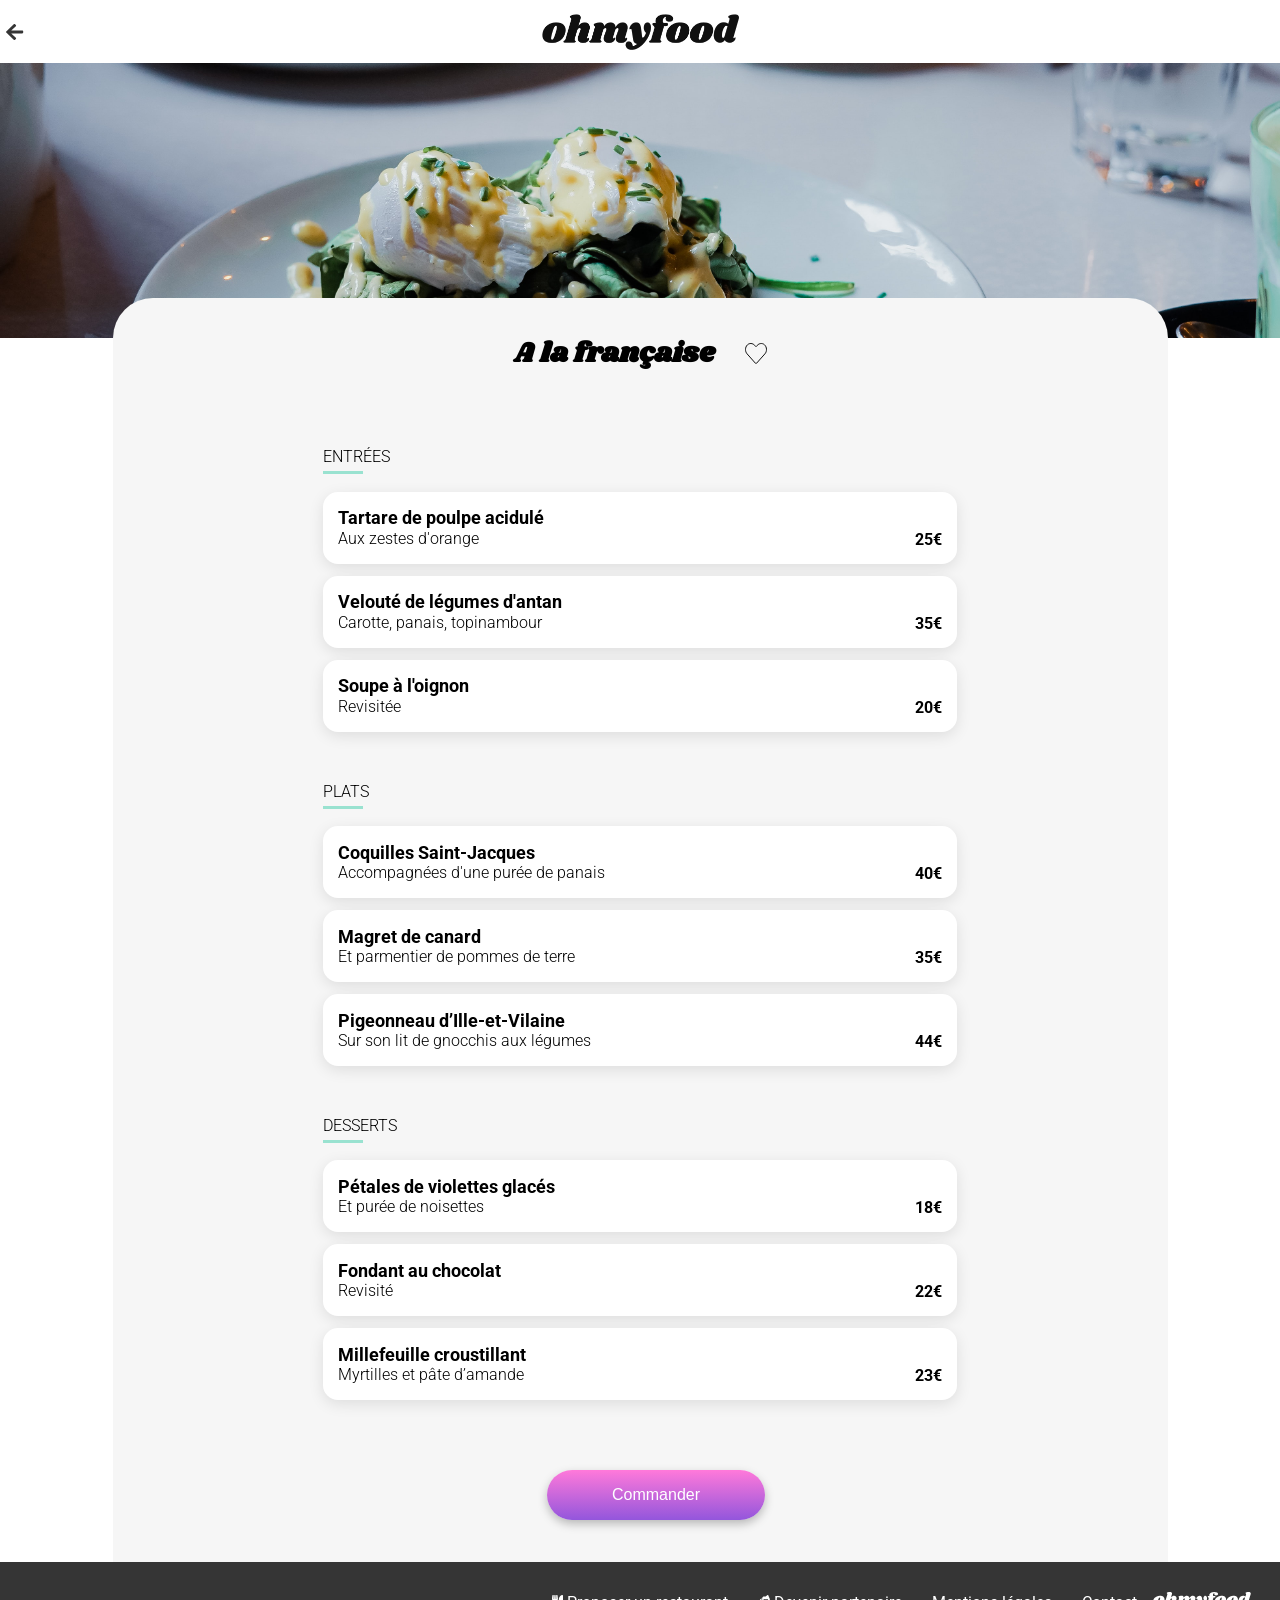
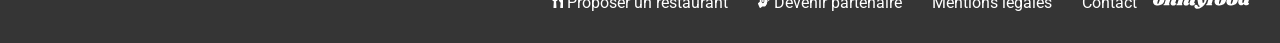
==== commit 391b271a: "Add aria-label attributes for accessibility Updated HTML elements to include aria-label attributes f" ====
--- a/menu-a-la-francaise.html
+++ b/menu-a-la-francaise.html
@@ -17,7 +17,7 @@
   </div>
   <header>
     <div class="header-menu">
-      <a href="index.html">
+      <a href="index.html" aria-label="Retour à la page d’accueil">
         <svg xmlns="http://www.w3.org/2000/svg" width="30" height="30" viewBox="0 0 30 30" fill="none">
           <path
             d="M15.8856 21.9283L15.0335 22.7417C14.6727 23.0861 14.0892 23.0861 13.7323 22.7417L6.2706 15.6229C5.9098 15.2785 5.9098 14.7215 6.2706 14.3808L13.7323 7.2583C14.0931 6.9139 14.6765 6.9139 15.0335 7.2583L15.8856 8.07167C16.2502 8.41974 16.2425 8.98763 15.8702 9.32837L11.2451 13.5345H22.2764C22.7869 13.5345 23.1976 13.9265 23.1976 14.4138V15.5862C23.1976 16.0735 22.7869 16.4655 22.2764 16.4655H11.2451L15.8702 20.6716C16.2464 21.0124 16.254 21.5803 15.8856 21.9283Z"
@@ -38,16 +38,16 @@
         <h1 class="titre-menu">A la française</h1>
 
         <div class="heart">
-          <input type="checkbox" id="heart1">
+          <input type="checkbox" id="heart1" aria-label="Ajouter aux favoris">
           <label for="heart1">
             <svg class="heart-empty" xmlns="http://www.w3.org/2000/svg" width="22" height="21" viewBox="0 0 22 21"
-              fill="none">
+              fill="none" aria-hidden="true">
               <path
                 d="M12.2207 2.40527C14.1599 0.222558 17.2057 -0.147219 19.3223 1.62402L19.5244 1.80176C22.0187 4.12419 22.1558 8.32368 19.9121 10.8496L11.5977 20.2148C11.2807 20.5716 10.8021 20.5941 10.4648 20.2822L10.3994 20.2148L2.08496 10.8496C-0.0847856 8.40259 -0.0235333 4.38556 2.25 2.02539L2.47656 1.80176C4.53112 -0.108075 7.5843 0.134683 9.58887 2.19922L9.78027 2.40527L10.627 3.35742L11.001 3.77734L11.374 3.35742L12.2207 2.40527Z"
                 stroke="#101010" />
             </svg>
             <svg class="heart-full" xmlns="http://www.w3.org/2000/svg" width="22" height="21" viewBox="0 0 22 21"
-              fill="none">
+              fill="none" aria-hidden="true">
               <path
                 d="M19.865 1.43593C17.5103 -0.753131 14.0083 -0.359381 11.847 2.07343L11.0005 3.02499L10.154 2.07343C7.99701 -0.359381 4.49076 -0.753131 2.13607 1.43593C-0.562363 3.94843 -0.704161 8.45781 1.71068 11.1812L10.0251 20.5469C10.5622 21.1516 11.4345 21.1516 11.9716 20.5469L20.2861 11.1812C22.7052 8.45781 22.5634 3.94843 19.865 1.43593Z"
                 fill="url(#paint0_linear_335233_100)" />
@@ -75,7 +75,8 @@
           <div class="prix">25€</div>
 
           <span class="check">
-            <svg xmlns="http://www.w3.org/2000/svg" width="59" height="69" viewBox="0 0 59 69" fill="none">
+            <svg xmlns="http://www.w3.org/2000/svg" width="59" height="69" viewBox="0 0 59 69" fill="none"
+              aria-hidden="true">
               <path d="M0 0H44C52.2843 0 59 6.71573 59 15V54C59 62.2843 52.2843 69 44 69H0V0Z" fill="#99E2D0" />
               <path
                 d="M39.5847 34.9656C39.5847 40.4884 35.1076 44.9656 29.5847 44.9656C24.0619 44.9656 19.5847 40.4884 19.5847 34.9656C19.5847 29.4427 24.0619 24.9656 29.5847 24.9656C35.1076 24.9656 39.5847 29.4427 39.5847 34.9656ZM28.428 40.2605L35.8474 32.8411C36.0993 32.5892 36.0993 32.1807 35.8474 31.9288L34.935 31.0164C34.6831 30.7644 34.2746 30.7644 34.0226 31.0164L27.9718 37.0671L25.1469 34.2421C24.8949 33.9902 24.4864 33.9902 24.2344 34.2421L23.3221 35.1545C23.0701 35.4065 23.0701 35.815 23.3221 36.0669L27.5156 40.2605C27.7676 40.5124 28.176 40.5124 28.428 40.2605Z"
@@ -98,7 +99,8 @@
           <div class="prix">35€</div>
 
           <span class="check">
-            <svg xmlns="http://www.w3.org/2000/svg" width="59" height="69" viewBox="0 0 59 69" fill="none">
+            <svg xmlns="http://www.w3.org/2000/svg" width="59" height="69" viewBox="0 0 59 69" fill="none"
+              aria-hidden="true">
               <path d="M0 0H44C52.2843 0 59 6.71573 59 15V54C59 62.2843 52.2843 69 44 69H0V0Z" fill="#99E2D0" />
               <path
                 d="M39.5847 34.9656C39.5847 40.4884 35.1076 44.9656 29.5847 44.9656C24.0619 44.9656 19.5847 40.4884 19.5847 34.9656C19.5847 29.4427 24.0619 24.9656 29.5847 24.9656C35.1076 24.9656 39.5847 29.4427 39.5847 34.9656ZM28.428 40.2605L35.8474 32.8411C36.0993 32.5892 36.0993 32.1807 35.8474 31.9288L34.935 31.0164C34.6831 30.7644 34.2746 30.7644 34.0226 31.0164L27.9718 37.0671L25.1469 34.2421C24.8949 33.9902 24.4864 33.9902 24.2344 34.2421L23.3221 35.1545C23.0701 35.4065 23.0701 35.815 23.3221 36.0669L27.5156 40.2605C27.7676 40.5124 28.176 40.5124 28.428 40.2605Z"
@@ -121,7 +123,8 @@
           <div class="prix">20€</div>
 
           <span class="check">
-            <svg xmlns="http://www.w3.org/2000/svg" width="59" height="69" viewBox="0 0 59 69" fill="none">
+            <svg xmlns="http://www.w3.org/2000/svg" width="59" height="69" viewBox="0 0 59 69" fill="none"
+              aria-hidden="true">
               <path d="M0 0H44C52.2843 0 59 6.71573 59 15V54C59 62.2843 52.2843 69 44 69H0V0Z" fill="#99E2D0" />
               <path
                 d="M39.5847 34.9656C39.5847 40.4884 35.1076 44.9656 29.5847 44.9656C24.0619 44.9656 19.5847 40.4884 19.5847 34.9656C19.5847 29.4427 24.0619 24.9656 29.5847 24.9656C35.1076 24.9656 39.5847 29.4427 39.5847 34.9656ZM28.428 40.2605L35.8474 32.8411C36.0993 32.5892 36.0993 32.1807 35.8474 31.9288L34.935 31.0164C34.6831 30.7644 34.2746 30.7644 34.0226 31.0164L27.9718 37.0671L25.1469 34.2421C24.8949 33.9902 24.4864 33.9902 24.2344 34.2421L23.3221 35.1545C23.0701 35.4065 23.0701 35.815 23.3221 36.0669L27.5156 40.2605C27.7676 40.5124 28.176 40.5124 28.428 40.2605Z"
@@ -148,7 +151,8 @@
           <div class="prix">40€</div>
 
           <span class="check">
-            <svg xmlns="http://www.w3.org/2000/svg" width="59" height="69" viewBox="0 0 59 69" fill="none">
+            <svg xmlns="http://www.w3.org/2000/svg" width="59" height="69" viewBox="0 0 59 69" fill="none"
+              aria-hidden="true">
               <path d="M0 0H44C52.2843 0 59 6.71573 59 15V54C59 62.2843 52.2843 69 44 69H0V0Z" fill="#99E2D0" />
               <path
                 d="M39.5847 34.9656C39.5847 40.4884 35.1076 44.9656 29.5847 44.9656C24.0619 44.9656 19.5847 40.4884 19.5847 34.9656C19.5847 29.4427 24.0619 24.9656 29.5847 24.9656C35.1076 24.9656 39.5847 29.4427 39.5847 34.9656ZM28.428 40.2605L35.8474 32.8411C36.0993 32.5892 36.0993 32.1807 35.8474 31.9288L34.935 31.0164C34.6831 30.7644 34.2746 30.7644 34.0226 31.0164L27.9718 37.0671L25.1469 34.2421C24.8949 33.9902 24.4864 33.9902 24.2344 34.2421L23.3221 35.1545C23.0701 35.4065 23.0701 35.815 23.3221 36.0669L27.5156 40.2605C27.7676 40.5124 28.176 40.5124 28.428 40.2605Z"
@@ -171,7 +175,8 @@
           <div class="prix">35€</div>
 
           <span class="check">
-            <svg xmlns="http://www.w3.org/2000/svg" width="59" height="69" viewBox="0 0 59 69" fill="none">
+            <svg xmlns="http://www.w3.org/2000/svg" width="59" height="69" viewBox="0 0 59 69" fill="none"
+              aria-hidden="true">
               <path d="M0 0H44C52.2843 0 59 6.71573 59 15V54C59 62.2843 52.2843 69 44 69H0V0Z" fill="#99E2D0" />
               <path
                 d="M39.5847 34.9656C39.5847 40.4884 35.1076 44.9656 29.5847 44.9656C24.0619 44.9656 19.5847 40.4884 19.5847 34.9656C19.5847 29.4427 24.0619 24.9656 29.5847 24.9656C35.1076 24.9656 39.5847 29.4427 39.5847 34.9656ZM28.428 40.2605L35.8474 32.8411C36.0993 32.5892 36.0993 32.1807 35.8474 31.9288L34.935 31.0164C34.6831 30.7644 34.2746 30.7644 34.0226 31.0164L27.9718 37.0671L25.1469 34.2421C24.8949 33.9902 24.4864 33.9902 24.2344 34.2421L23.3221 35.1545C23.0701 35.4065 23.0701 35.815 23.3221 36.0669L27.5156 40.2605C27.7676 40.5124 28.176 40.5124 28.428 40.2605Z"
@@ -193,7 +198,8 @@
           <div class="prix">44€</div>
 
           <span class="check">
-            <svg xmlns="http://www.w3.org/2000/svg" width="59" height="69" viewBox="0 0 59 69" fill="none">
+            <svg xmlns="http://www.w3.org/2000/svg" width="59" height="69" viewBox="0 0 59 69" fill="none"
+              aria-hidden="true">
               <path d="M0 0H44C52.2843 0 59 6.71573 59 15V54C59 62.2843 52.2843 69 44 69H0V0Z" fill="#99E2D0" />
               <path
                 d="M39.5847 34.9656C39.5847 40.4884 35.1076 44.9656 29.5847 44.9656C24.0619 44.9656 19.5847 40.4884 19.5847 34.9656C19.5847 29.4427 24.0619 24.9656 29.5847 24.9656C35.1076 24.9656 39.5847 29.4427 39.5847 34.9656ZM28.428 40.2605L35.8474 32.8411C36.0993 32.5892 36.0993 32.1807 35.8474 31.9288L34.935 31.0164C34.6831 30.7644 34.2746 30.7644 34.0226 31.0164L27.9718 37.0671L25.1469 34.2421C24.8949 33.9902 24.4864 33.9902 24.2344 34.2421L23.3221 35.1545C23.0701 35.4065 23.0701 35.815 23.3221 36.0669L27.5156 40.2605C27.7676 40.5124 28.176 40.5124 28.428 40.2605Z"
@@ -220,7 +226,8 @@
           <div class="prix">18€</div>
 
           <span class="check">
-            <svg xmlns="http://www.w3.org/2000/svg" width="59" height="69" viewBox="0 0 59 69" fill="none">
+            <svg xmlns="http://www.w3.org/2000/svg" width="59" height="69" viewBox="0 0 59 69" fill="none"
+              aria-hidden="true">
               <path d="M0 0H44C52.2843 0 59 6.71573 59 15V54C59 62.2843 52.2843 69 44 69H0V0Z" fill="#99E2D0" />
               <path
                 d="M39.5847 34.9656C39.5847 40.4884 35.1076 44.9656 29.5847 44.9656C24.0619 44.9656 19.5847 40.4884 19.5847 34.9656C19.5847 29.4427 24.0619 24.9656 29.5847 24.9656C35.1076 24.9656 39.5847 29.4427 39.5847 34.9656ZM28.428 40.2605L35.8474 32.8411C36.0993 32.5892 36.0993 32.1807 35.8474 31.9288L34.935 31.0164C34.6831 30.7644 34.2746 30.7644 34.0226 31.0164L27.9718 37.0671L25.1469 34.2421C24.8949 33.9902 24.4864 33.9902 24.2344 34.2421L23.3221 35.1545C23.0701 35.4065 23.0701 35.815 23.3221 36.0669L27.5156 40.2605C27.7676 40.5124 28.176 40.5124 28.428 40.2605Z"
@@ -243,7 +250,8 @@
           <div class="prix">22€</div>
 
           <span class="check">
-            <svg xmlns="http://www.w3.org/2000/svg" width="59" height="69" viewBox="0 0 59 69" fill="none">
+            <svg xmlns="http://www.w3.org/2000/svg" width="59" height="69" viewBox="0 0 59 69" fill="none"
+              aria-hidden="true">
               <path d="M0 0H44C52.2843 0 59 6.71573 59 15V54C59 62.2843 52.2843 69 44 69H0V0Z" fill="#99E2D0" />
               <path
                 d="M39.5847 34.9656C39.5847 40.4884 35.1076 44.9656 29.5847 44.9656C24.0619 44.9656 19.5847 40.4884 19.5847 34.9656C19.5847 29.4427 24.0619 24.9656 29.5847 24.9656C35.1076 24.9656 39.5847 29.4427 39.5847 34.9656ZM28.428 40.2605L35.8474 32.8411C36.0993 32.5892 36.0993 32.1807 35.8474 31.9288L34.935 31.0164C34.6831 30.7644 34.2746 30.7644 34.0226 31.0164L27.9718 37.0671L25.1469 34.2421C24.8949 33.9902 24.4864 33.9902 24.2344 34.2421L23.3221 35.1545C23.0701 35.4065 23.0701 35.815 23.3221 36.0669L27.5156 40.2605C27.7676 40.5124 28.176 40.5124 28.428 40.2605Z"
@@ -266,7 +274,8 @@
           <div class="prix">23€</div>
 
           <span class="check">
-            <svg xmlns="http://www.w3.org/2000/svg" width="59" height="69" viewBox="0 0 59 69" fill="none">
+            <svg xmlns="http://www.w3.org/2000/svg" width="59" height="69" viewBox="0 0 59 69" fill="none"
+              aria-hidden="true">
               <path d="M0 0H44C52.2843 0 59 6.71573 59 15V54C59 62.2843 52.2843 69 44 69H0V0Z" fill="#99E2D0" />
               <path
                 d="M39.5847 34.9656C39.5847 40.4884 35.1076 44.9656 29.5847 44.9656C24.0619 44.9656 19.5847 40.4884 19.5847 34.9656C19.5847 29.4427 24.0619 24.9656 29.5847 24.9656C35.1076 24.9656 39.5847 29.4427 39.5847 34.9656ZM28.428 40.2605L35.8474 32.8411C36.0993 32.5892 36.0993 32.1807 35.8474 31.9288L34.935 31.0164C34.6831 30.7644 34.2746 30.7644 34.0226 31.0164L27.9718 37.0671L25.1469 34.2421C24.8949 33.9902 24.4864 33.9902 24.2344 34.2421L23.3221 35.1545C23.0701 35.4065 23.0701 35.815 23.3221 36.0669L27.5156 40.2605C27.7676 40.5124 28.176 40.5124 28.428 40.2605Z"
@@ -297,7 +306,8 @@
       <nav>
         <ul>
           <li>
-            <span><svg xmlns="http://www.w3.org/2000/svg" width="11" height="13" viewBox="0 0 11 13" fill="none">
+            <span><svg xmlns="http://www.w3.org/2000/svg" width="11" height="13" viewBox="0 0 11 13" fill="none"
+                aria-hidden="true">
                 <path
                   d="M5.49736 0.385973C5.51851 0.505308 5.92308 2.78538 5.92308 3.65628C5.92308 4.9842 5.18798 5.93127 4.1012 6.31213L4.44231 12.3576C4.46082 12.7055 4.1726 13 3.80769 13H2.11538C1.75313 13 1.46226 12.708 1.48077 12.3576L1.82188 6.31213C0.732452 5.93127 0 4.98166 0 3.65628C0 2.78284 0.404567 0.505308 0.425721 0.385973C0.510337 -0.129456 1.62356 -0.137073 1.69231 0.413902V3.99905C1.72668 4.08538 2.09159 4.0803 2.11538 3.99905C2.1524 3.35667 2.32428 0.464683 2.32692 0.398668C2.41418 -0.129456 3.50889 -0.129456 3.59351 0.398668C3.5988 0.467223 3.76803 3.35667 3.80505 3.99905C3.82885 4.0803 4.19639 4.08538 4.22813 3.99905V0.413902C4.29688 -0.134534 5.41274 -0.129456 5.49736 0.385973ZM8.64928 7.64005L8.25264 12.3398C8.22091 12.6953 8.51442 13 8.88462 13H10.3654C10.7171 13 11 12.7283 11 12.3906V0.60941C11 0.274254 10.7171 3.62896e-05 10.3654 3.62896e-05C8.18389 3.62896e-05 4.51106 4.53225 8.64928 7.64005Z"
                   fill="white" />
@@ -306,7 +316,8 @@
           </li>
 
           <li>
-            <span><svg xmlns="http://www.w3.org/2000/svg" width="12" height="13" viewBox="0 0 12 13" fill="none">
+            <span><svg xmlns="http://www.w3.org/2000/svg" width="12" height="13" viewBox="0 0 12 13" fill="none"
+                aria-hidden="true">
                 <path
                   d="M9.08765 4.87486H6.2572V6.29686C6.2572 7.30495 5.65573 8.12514 4.91646 8.12514C4.1772 8.12514 3.57573 7.30495 3.57573 6.29686V3.2091L2.3672 4.19941C2.00781 4.49143 1.78808 5.02214 1.78808 5.59094V6.79202L0.298367 7.96516C0.0134597 8.18862 -0.0852336 8.68632 0.0804966 9.07483L1.57021 12.5943C1.73407 12.9828 2.09905 13.1148 2.38396 12.8914L4.30941 11.3754H6.85309C7.51042 11.3754 8.04485 10.6466 8.04485 9.75027H8.3428C8.67239 9.75027 8.93868 9.38716 8.93868 8.93771V7.31257H9.08765C9.33531 7.31257 9.53456 7.04087 9.53456 6.70314V5.48429C9.53456 5.14656 9.33531 4.87486 9.08765 4.87486ZM11.838 3.92517L10.3483 0.405735C10.1844 0.0172256 9.81947 -0.114817 9.53456 0.10864L7.60911 1.62459H5.70601C5.48255 1.62459 5.26468 1.71092 5.07475 1.8709L4.45093 2.40161C4.27589 2.54888 4.17161 2.81043 4.17161 3.08975V6.29686C4.17161 6.85804 4.50493 7.31257 4.91646 7.31257C5.328 7.31257 5.66132 6.85804 5.66132 6.29686V4.06229H9.08765C9.66305 4.06229 10.1304 4.69965 10.1304 5.48429V6.20798L11.6202 5.03484C11.9051 4.80884 12.0019 4.31368 11.838 3.92517Z"
                   fill="white" />
@@ -322,4 +333,4 @@
   </footer>
 </body>
 
-</html>+</html>
--- a/SASS/main.css
+++ b/SASS/main.css
@@ -375,7 +375,6 @@
 .menu .text h3 {
   font-family: "Roboto", sans-serif;
   font-size: 18px;
-  font-weight: 500;
   text-transform: none;
 }
 
